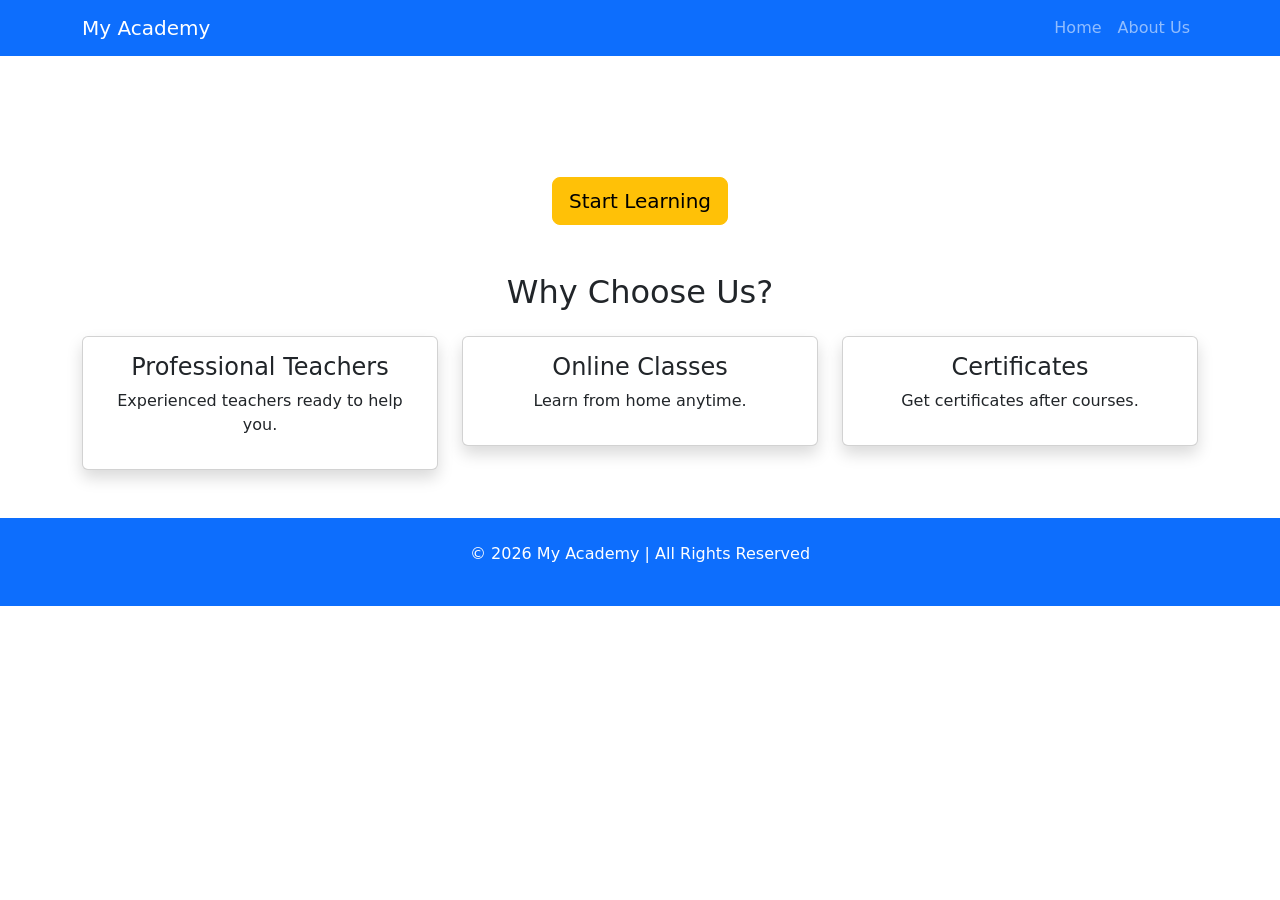
==== index.html @ fd33929b "index.html" ====
<!DOCTYPE html>
<html lang="en">
<head>
<meta charset="UTF-8">
<meta name="viewport" content="width=device-width, initial-scale=1">

<title>Online Academy</title>

<link href="https://cdn.jsdelivr.net/npm/bootstrap@5.3.2/dist/css/bootstrap.min.css" rel="stylesheet">

<link rel="stylesheet" href="css/style.css">
</head>

<body>

<nav class="navbar navbar-expand-lg navbar-dark bg-primary">
<div class="container">
<a class="navbar-brand" href="#">My Academy</a>

<button class="navbar-toggler" type="button" data-bs-toggle="collapse" data-bs-target="#menu">
<span class="navbar-toggler-icon"></span>
</button>

<div class="collapse navbar-collapse" id="menu">
<ul class="navbar-nav ms-auto">
<li class="nav-item"><a class="nav-link" href="index.html">Home</a></li>
<li class="nav-item"><a class="nav-link" href="about.html">About Us</a></li>
</ul>
</div>
</div>
</nav>

<section class="hero text-center text-white d-flex align-items-center">
<div class="container">
<h1 class="display-4 fw-bold">Welcome to Our Online Academy</h1>
<p class="lead">Learn English, Skills, and Success</p>
<a href="#" class="btn btn-warning btn-lg">Start Learning</a>
</div>
</section>

<section class="py-5">
<div class="container text-center">
<h2>Why Choose Us?</h2>
<div class="row mt-4">

<div class="col-md-4">
<div class="card p-3 shadow">
<h4>Professional Teachers</h4>
<p>Experienced teachers ready to help you.</p>
</div>
</div>

<div class="col-md-4">
<div class="card p-3 shadow">
<h4>Online Classes</h4>
<p>Learn from home anytime.</p>
</div>
</div>

<div class="col-md-4">
<div class="card p-3 shadow">
<h4>Certificates</h4>
<p>Get certificates after courses.</p>
</div>
</div>

</div>
</div>
</section>

<footer class="bg-primary text-white text-center p-4">
<p>© 2026 My Academy | All Rights Reserved</p>
</footer>

<script src="https://cdn.jsdelivr.net/npm/bootstrap@5.3.2/dist/js/bootstrap.bundle.min.js"></script>

</body>
</html>
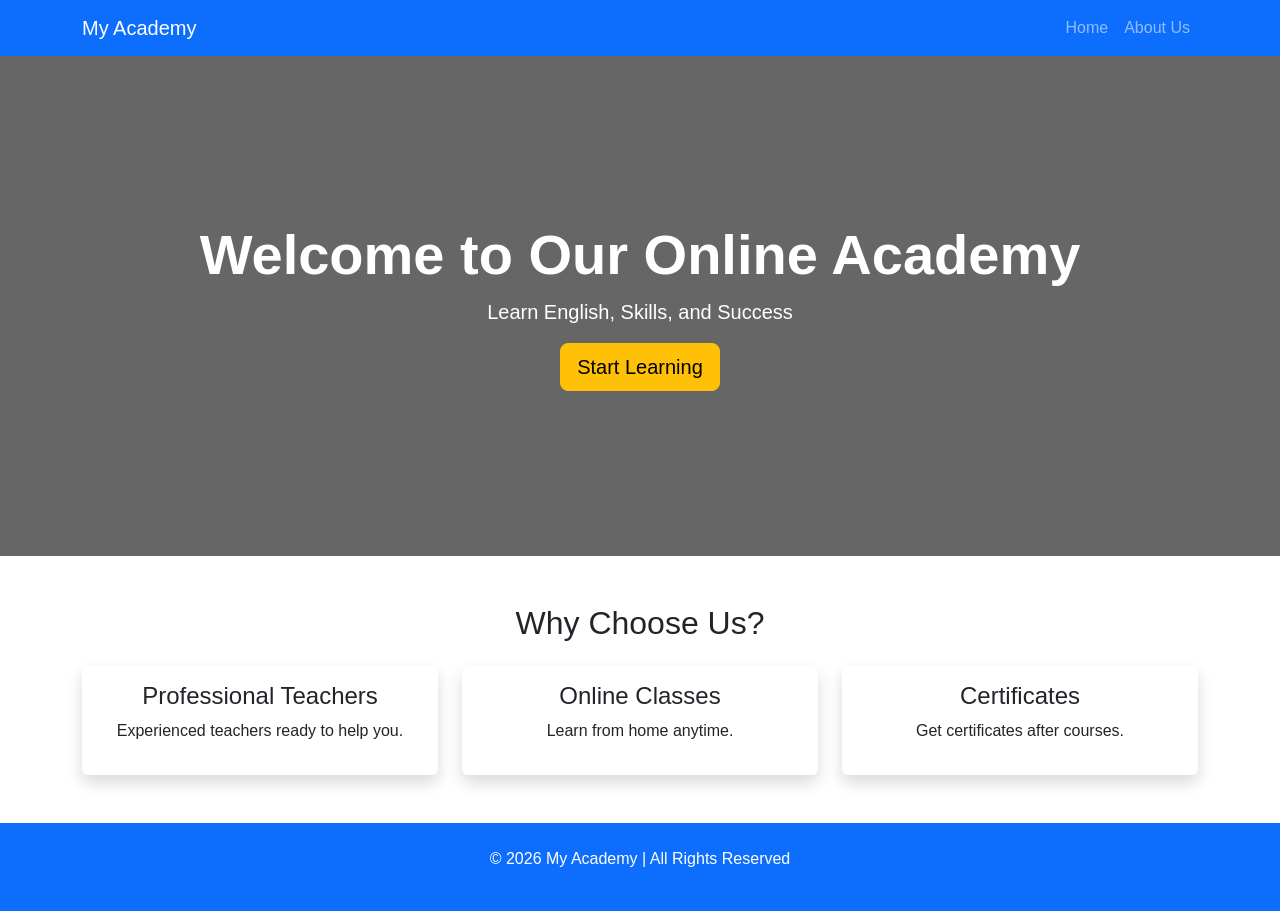
==== commit fa22609e: "index.html" ====
--- a/index.html
+++ b/index.html
@@ -8,7 +8,7 @@
 
 <link href="https://cdn.jsdelivr.net/npm/bootstrap@5.3.2/dist/css/bootstrap.min.css" rel="stylesheet">
 
-<link rel="stylesheet" href="css/style.css">
+<link rel="stylesheet" href="style.css">
 </head>
 
 <body>
--- a/style.css
+++ b/style.css
@@ -0,0 +1,28 @@
+body{
+font-family: Arial, sans-serif;
+}
+
+.hero{
+height: 500px;
+background: linear-gradient(rgba(0,0,0,.6), rgba(0,0,0,.6)),
+url("https://images.unsplash.com/photo-1509062522246-3755977927d7");
+background-size: cover;
+background-position: center;
+}
+
+.about-header{
+height: 400px;
+background: linear-gradient(rgba(0,0,0,.6), rgba(0,0,0,.6)),
+url("https://images.unsplash.com/photo-1497633762265-9d179a990aa6");
+background-size: cover;
+background-position: center;
+}
+
+.card{
+border: none;
+transition: 0.3s;
+}
+
+.card:hover{
+transform: translateY(-10px);
+}
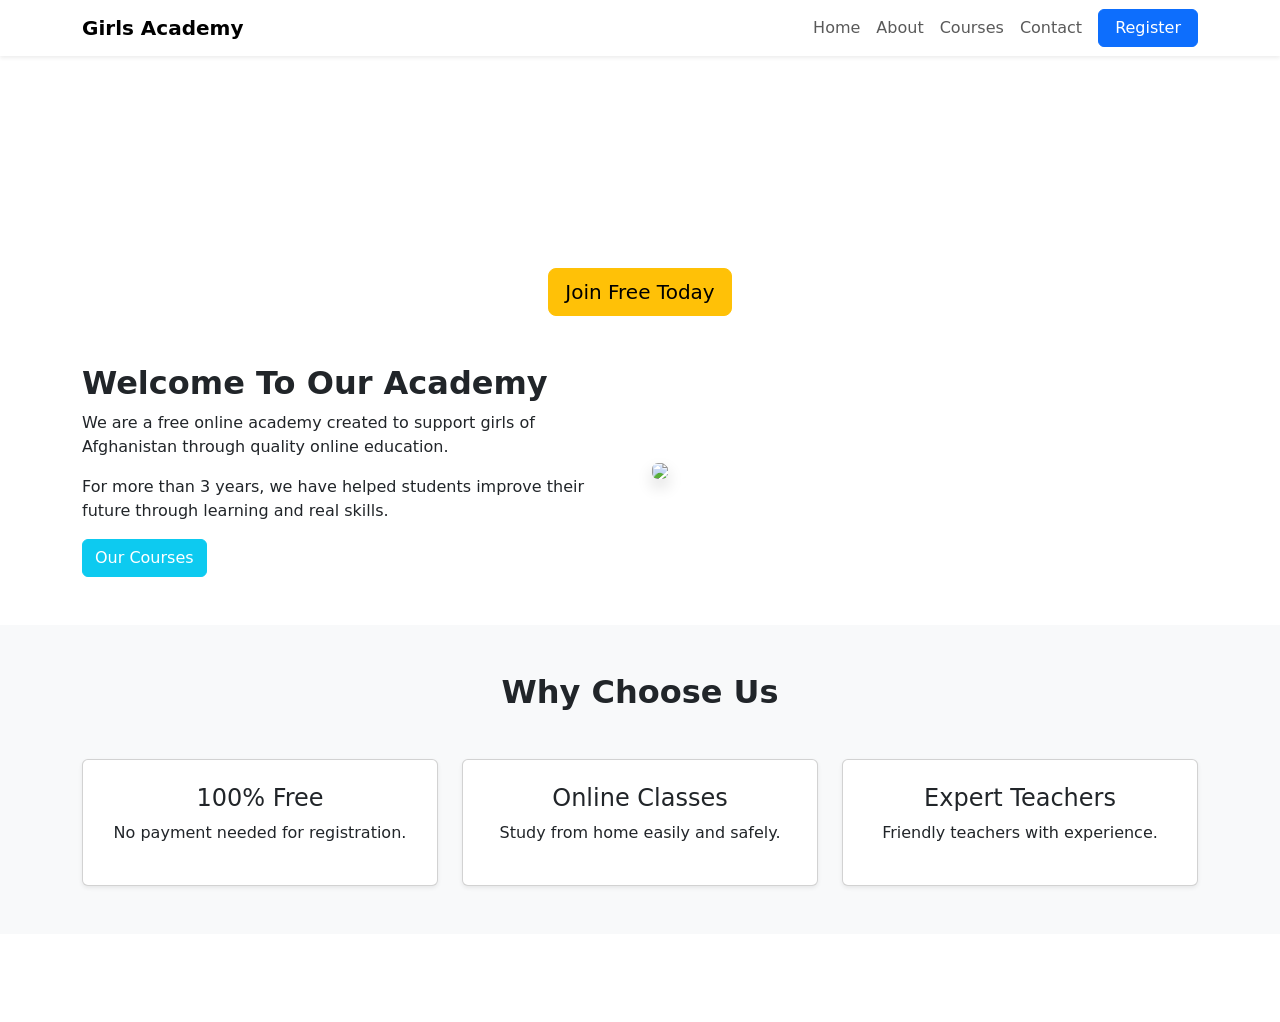
==== commit c7362609: "index.html" ====
--- a/index.html
+++ b/index.html
@@ -3,64 +3,122 @@
 <head>
 <meta charset="UTF-8">
 <meta name="viewport" content="width=device-width, initial-scale=1">
-
-<title>Online Academy</title>
+<title>Girls Online Academy</title>
 
 <link href="https://cdn.jsdelivr.net/npm/bootstrap@5.3.2/dist/css/bootstrap.min.css" rel="stylesheet">
-
-<link rel="stylesheet" href="style.css">
+<link rel="stylesheet" href="css/style.css">
 </head>
 
 <body>
 
-<nav class="navbar navbar-expand-lg navbar-dark bg-primary">
+<!-- Navbar -->
+<nav class="navbar navbar-expand-lg navbar-light nav-blue shadow-sm">
 <div class="container">
-<a class="navbar-brand" href="#">My Academy</a>
+<a class="navbar-brand fw-bold" href="index.html">Girls Academy</a>
 
 <button class="navbar-toggler" type="button" data-bs-toggle="collapse" data-bs-target="#menu">
 <span class="navbar-toggler-icon"></span>
 </button>
 
 <div class="collapse navbar-collapse" id="menu">
-<ul class="navbar-nav ms-auto">
-<li class="nav-item"><a class="nav-link" href="index.html">Home</a></li>
-<li class="nav-item"><a class="nav-link" href="about.html">About Us</a></li>
+<ul class="navbar-nav ms-auto align-items-lg-center">
+
+<li class="nav-item">
+<a class="nav-link" href="index.html">Home</a>
+</li>
+
+<li class="nav-item">
+<a class="nav-link" href="about.html">About</a>
+</li>
+
+<li class="nav-item">
+<a class="nav-link" href="#">Courses</a>
+</li>
+
+<li class="nav-item">
+<a class="nav-link" href="#">Contact</a>
+</li>
+
+<li class="nav-item ms-lg-2">
+<a class="btn btn-primary text-white px-3" href="#">Register</a>
+</li>
+
 </ul>
 </div>
 </div>
 </nav>
 
-<section class="hero text-center text-white d-flex align-items-center">
+<!-- Hero Section -->
+<section class="hero-section d-flex align-items-center text-center text-white">
 <div class="container">
-<h1 class="display-4 fw-bold">Welcome to Our Online Academy</h1>
-<p class="lead">Learn English, Skills, and Success</p>
-<a href="#" class="btn btn-warning btn-lg">Start Learning</a>
+
+<h1 class="display-4 fw-bold">Free Education For Girls Of Afghanistan</h1>
+
+<p class="lead mt-3">
+Learn English, computer skills, speaking, and confidence from home.
+</p>
+
+<a href="#" class="btn btn-warning btn-lg mt-3">Join Free Today</a>
+
 </div>
 </section>
 
+<!-- About Intro -->
 <section class="py-5">
+<div class="container">
+<div class="row align-items-center g-4">
+
+<div class="col-md-6">
+<h2 class="fw-bold">Welcome To Our Academy</h2>
+
+<p>
+We are a free online academy created to support girls of Afghanistan
+through quality online education.
+</p>
+
+<p>
+For more than 3 years, we have helped students improve their future
+through learning and real skills.
+</p>
+
+<a href="#" class="btn btn-info text-white">Our Courses</a>
+</div>
+
+<div class="col-md-6">
+<img src="https://images.unsplash.com/photo-1523240795612-9a054b0db644"
+class="img-fluid rounded shadow">
+</div>
+
+</div>
+</div>
+</section>
+
+<!-- Features -->
+<section class="bg-light py-5">
 <div class="container text-center">
-<h2>Why Choose Us?</h2>
-<div class="row mt-4">
+
+<h2 class="fw-bold">Why Choose Us</h2>
+
+<div class="row mt-4 g-4">
 
 <div class="col-md-4">
-<div class="card p-3 shadow">
-<h4>Professional Teachers</h4>
-<p>Experienced teachers ready to help you.</p>
+<div class="card h-100 shadow-sm p-4">
+<h4>100% Free</h4>
+<p>No payment needed for registration.</p>
 </div>
 </div>
 
 <div class="col-md-4">
-<div class="card p-3 shadow">
+<div class="card h-100 shadow-sm p-4">
 <h4>Online Classes</h4>
-<p>Learn from home anytime.</p>
+<p>Study from home easily and safely.</p>
 </div>
 </div>
 
 <div class="col-md-4">
-<div class="card p-3 shadow">
-<h4>Certificates</h4>
-<p>Get certificates after courses.</p>
+<div class="card h-100 shadow-sm p-4">
+<h4>Expert Teachers</h4>
+<p>Friendly teachers with experience.</p>
 </div>
 </div>
 
@@ -68,11 +126,11 @@
 </div>
 </section>
 
-<footer class="bg-primary text-white text-center p-4">
-<p>© 2026 My Academy | All Rights Reserved</p>
+<!-- Footer -->
+<footer class="footer-blue text-white text-center p-4">
+<p>© 2026 Girls Academy | Free Learning For All</p>
 </footer>
 
 <script src="https://cdn.jsdelivr.net/npm/bootstrap@5.3.2/dist/js/bootstrap.bundle.min.js"></script>
-
 </body>
 </html>
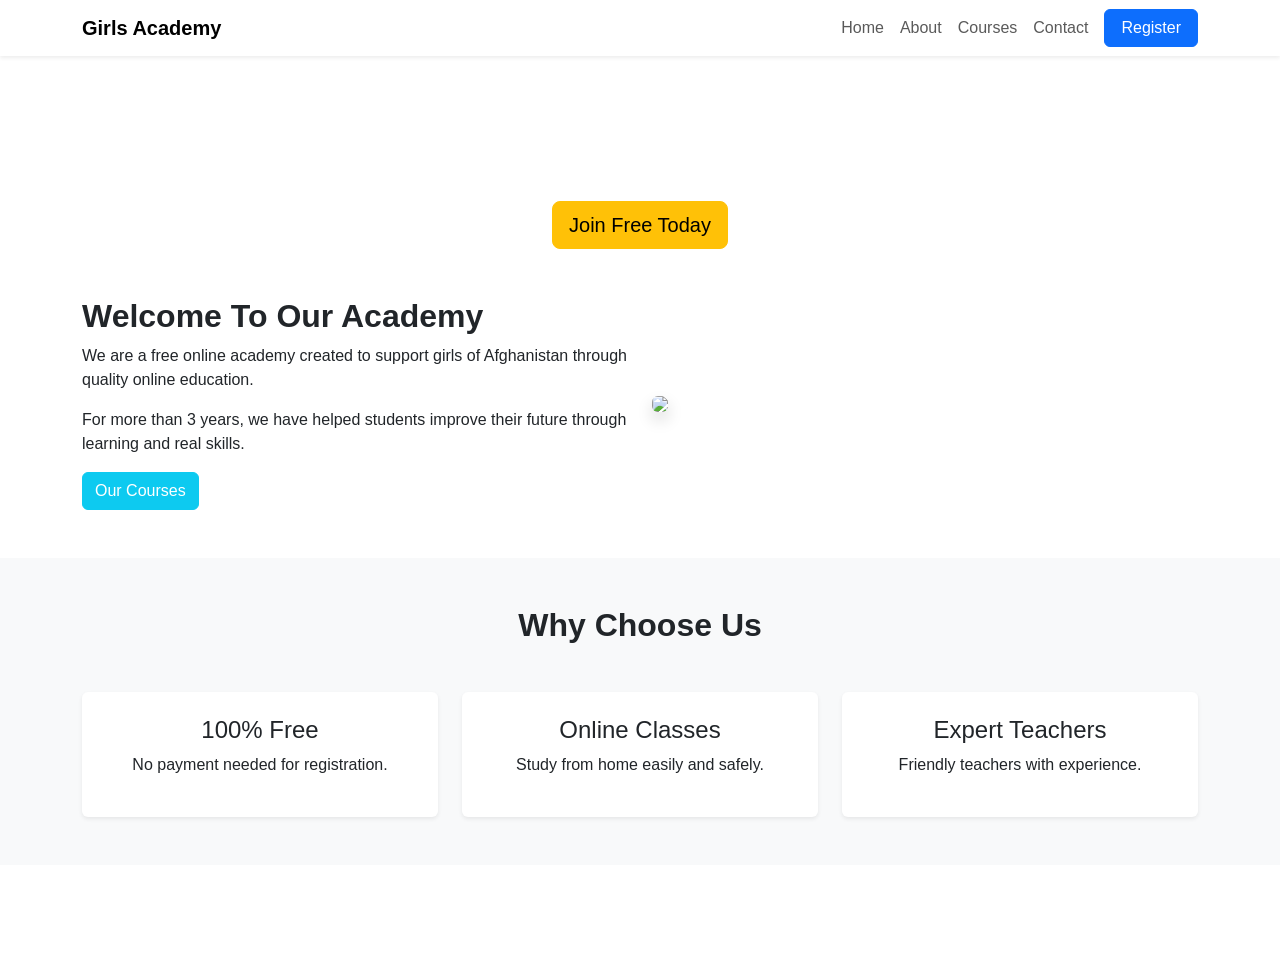
==== commit eb8110f2: "index.html" ====
--- a/index.html
+++ b/index.html
@@ -6,7 +6,7 @@
 <title>Girls Online Academy</title>
 
 <link href="https://cdn.jsdelivr.net/npm/bootstrap@5.3.2/dist/css/bootstrap.min.css" rel="stylesheet">
-<link rel="stylesheet" href="css/style.css">
+<link rel="stylesheet" href="style.css">
 </head>
 
 <body>
--- a/style.css
+++ b/style.css
@@ -0,0 +1,28 @@
+body{
+font-family: Arial, sans-serif;
+}
+
+.hero{
+height: 500px;
+background: linear-gradient(rgba(0,0,0,.6), rgba(0,0,0,.6)),
+url("https://images.unsplash.com/photo-1509062522246-3755977927d7");
+background-size: cover;
+background-position: center;
+}
+
+.about-header{
+height: 400px;
+background: linear-gradient(rgba(0,0,0,.6), rgba(0,0,0,.6)),
+url("https://images.unsplash.com/photo-1497633762265-9d179a990aa6");
+background-size: cover;
+background-position: center;
+}
+
+.card{
+border: none;
+transition: 0.3s;
+}
+
+.card:hover{
+transform: translateY(-10px);
+}
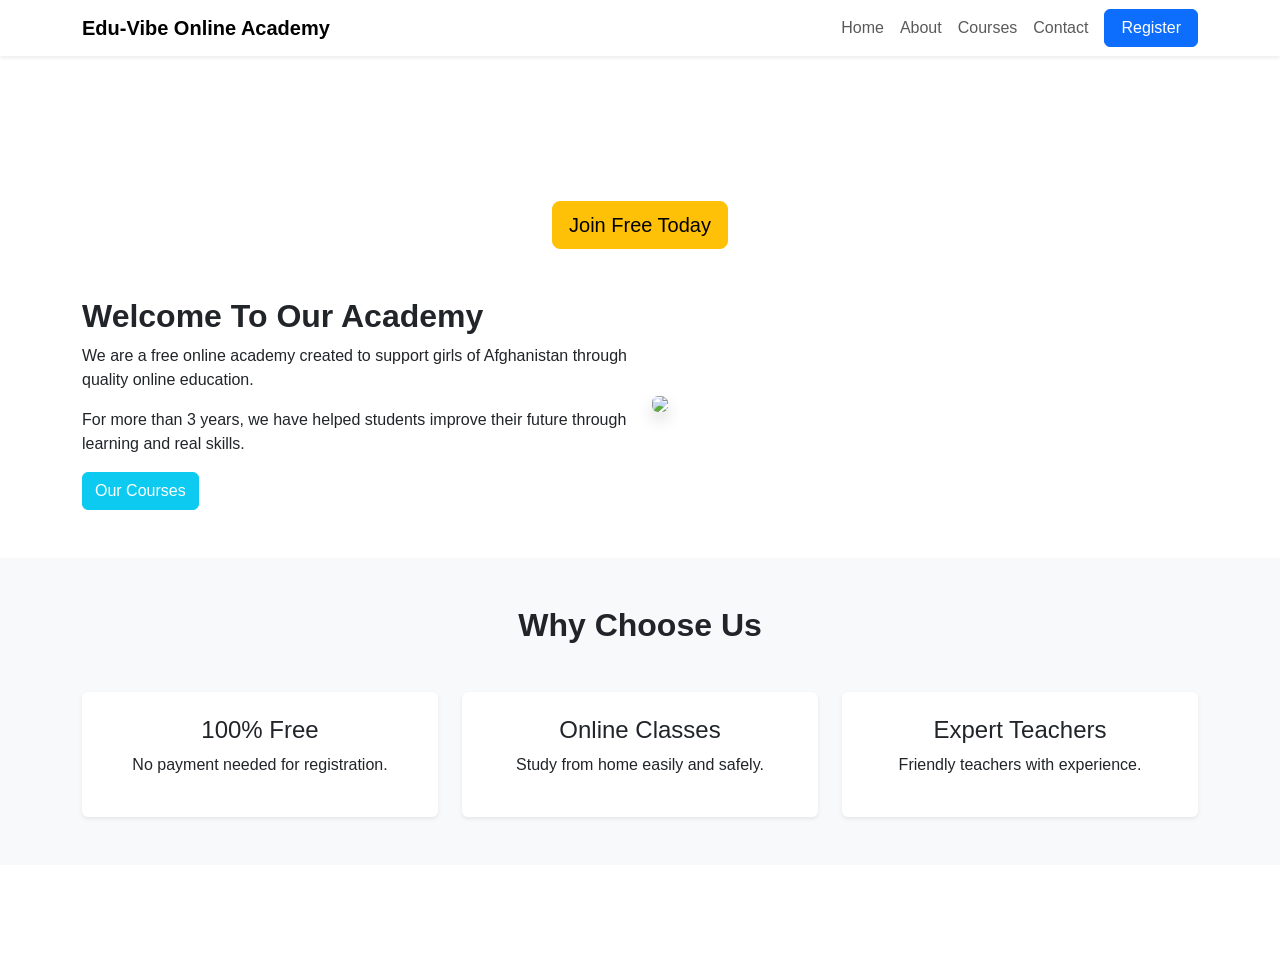
==== commit 355b5dfb: "index.html" ====
--- a/index.html
+++ b/index.html
@@ -3,7 +3,7 @@
 <head>
 <meta charset="UTF-8">
 <meta name="viewport" content="width=device-width, initial-scale=1">
-<title>Girls Online Academy</title>
+<title class="text-success">Edu-Vibe Online Academy</title>
 
 <link href="https://cdn.jsdelivr.net/npm/bootstrap@5.3.2/dist/css/bootstrap.min.css" rel="stylesheet">
 <link rel="stylesheet" href="style.css">
@@ -14,7 +14,7 @@
 <!-- Navbar -->
 <nav class="navbar navbar-expand-lg navbar-light nav-blue shadow-sm">
 <div class="container">
-<a class="navbar-brand fw-bold" href="index.html">Girls Academy</a>
+<a class="navbar-brand fw-bold" href="index.html">Edu-Vibe Online Academy</a>
 
 <button class="navbar-toggler" type="button" data-bs-toggle="collapse" data-bs-target="#menu">
 <span class="navbar-toggler-icon"></span>
